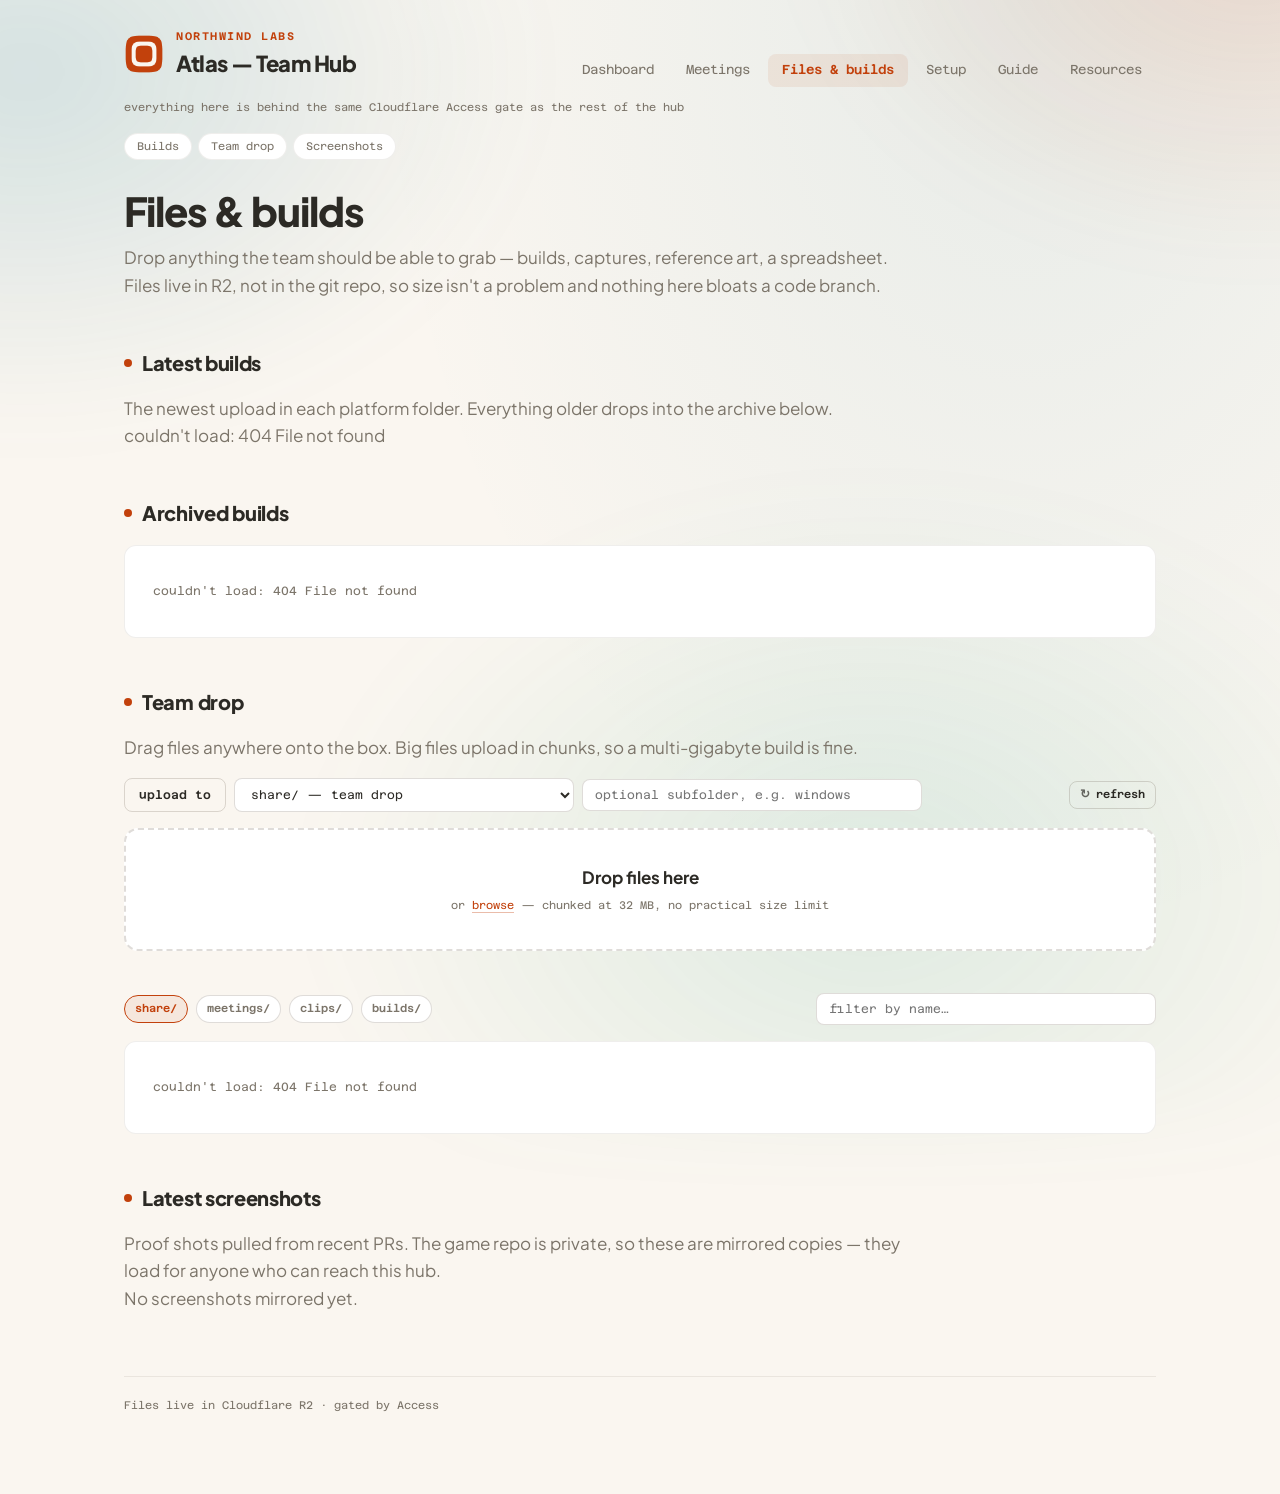
==== site/files.html @ 86916134 "A team hub that deploys as plain files Extracted from a working private deployment and generalised. " ====
<!DOCTYPE html>
<html lang="en">
<head>
<meta charset="UTF-8">
<meta name="viewport" content="width=device-width, initial-scale=1.0">
<title>Files &amp; builds</title>
<link rel="preconnect" href="https://fonts.googleapis.com">
<link rel="preconnect" href="https://fonts.gstatic.com" crossorigin>
<link href="https://fonts.googleapis.com/css2?family=Plus+Jakarta+Sans:wght@400;600;700;800&family=Azeret+Mono:wght@400;600&display=swap" rel="stylesheet">
<link rel="icon" type="image/png" sizes="32x32" href="brand/mark-32.png">
<link rel="icon" type="image/png" sizes="64x64" href="brand/mark-64.png">
<link rel="stylesheet" href="style.css">
<script src="hub.config.js"></script>
<script defer src="hub.js"></script>
</head>
<body>
<div class="wrap">

<header class="site" data-hub-shell></header>
<p class="meta" id="who">everything here is behind the same Cloudflare Access gate as the rest of the hub</p>
<nav class="jumps">
  <a href="#s-builds">Builds</a>
  <a href="#s-drop">Team drop</a>
  <a href="#s-shots">Screenshots</a>
</nav>

<h1>Files &amp; builds</h1>
<p class="lead">Drop anything the team should be able to grab — builds, captures, reference art, a spreadsheet. Files live in R2, not in the git repo, so size isn't a problem and nothing here bloats a code branch.</p>

<div id="setup" style="display:none"></div>

<h2 id="s-builds">Latest builds</h2>
<p class="lead">The newest upload in each platform folder. Everything older drops into the archive below.</p>
<div class="builds" id="builds-latest" class="mt-3"></div>

<h2>Archived builds</h2>
<div class="card"><ul class="files" id="builds-archive"></ul></div>

<h2 id="s-drop">Team drop</h2>
<p class="lead">Drag files anywhere onto the box. Big files upload in chunks, so a multi-gigabyte build is fine.</p>

<div class="toolbar">
  <label class="btn btn--ghost" for="area">upload to</label>
  <select class="search" id="area" class="search--narrow">
    <option value="share">share/ — team drop</option>
    <option value="builds">builds/ — game builds</option>
    <option value="meetings">meetings/ — meeting media</option>
    <option value="clips">clips/ — cut clips</option>
  </select>
  <input class="search" id="folder" placeholder="optional subfolder, e.g. windows" class="search--mid">
  <span class="toolbar__spacer"></span>
  <button class="btn btn--ghost btn--sm" data-icon="↻" id="refresh">refresh</button>
</div>

<div class="drop" id="drop">
  <div class="drop__big">Drop files here</div>
  <div class="drop__sub">or <a href="#" id="browse">browse</a> — chunked at 32 MB, no practical size limit</div>
  <input type="file" id="picker" multiple>
</div>
<ul class="queue" id="queue"></ul>

<div class="toolbar mt-4">
  <span class="btn btn--sm btn--pill is-on" data-prefix="share/">share/</span>
  <span class="btn btn--sm btn--pill" data-prefix="meetings/">meetings/</span>
  <span class="btn btn--sm btn--pill" data-prefix="clips/">clips/</span>
  <span class="btn btn--sm btn--pill" data-prefix="builds/">builds/</span>
  <span class="toolbar__spacer"></span>
  <input class="search" id="filter" placeholder="filter by name…">
</div>
<div class="card"><ul class="files" id="filelist"></ul></div>

<h2 id="s-shots">Latest screenshots</h2>
<p class="lead">Proof shots pulled from recent PRs. The game repo is private, so these are mirrored copies — they load for anyone who can reach this hub.</p>
<div class="gallery" id="gallery" class="mt-3"></div>

<footer class="site" data-hub-shell></footer>

</div>

<script>
const CHUNK = 32 * 1024 * 1024;      // stays well under the Pages request-body cap
const SINGLE_SHOT = 80 * 1024 * 1024;

const esc = (t) => String(t).replace(/[&<>"]/g, (c) => ({ "&": "&amp;", "<": "&lt;", ">": "&gt;", '"': "&quot;" }[c]));
const $ = (id) => document.getElementById(id);

const fmtSize = (n) => {
  if (!Number.isFinite(n)) return "—";
  const u = ["B", "KB", "MB", "GB", "TB"];
  let i = 0;
  while (n >= 1024 && i < u.length - 1) { n /= 1024; i++; }
  return `${n < 10 && i > 0 ? n.toFixed(1) : Math.round(n)} ${u[i]}`;
};
const fmtDate = (iso) => {
  if (!iso) return "—";
  const d = new Date(iso), days = Math.floor((Date.now() - d) / 864e5);
  const rel = days <= 0 ? "today" : days === 1 ? "yesterday" : `${days}d ago`;
  return `${d.toLocaleDateString()} · ${rel}`;
};
const ext = (name) => {
  const i = name.lastIndexOf(".");
  return i > 0 ? name.slice(i + 1, i + 5) : "file";
};

let apiDown = false;
function showSetup(msg) {
  apiDown = true;
  $("setup").style.display = "";
  $("setup").innerHTML = `<div class="callout"><strong>Storage isn't connected yet.</strong> ${esc(msg)}
    <div class="note mt-1">The binding lives in <code>wrangler.toml</code>, not the dashboard —
    this project's Bindings panel is managed by that file, so anything added there is ignored. Check that
    <code>wrangler.toml</code> binds <code>HUB_FILES</code> to your R2 bucket for both production
    and <code>[env.preview]</code>, then redeploy. This page lights up on its own once that lands.</div></div>`;
}

async function api(path, opts = {}) {
  const res = await fetch(`/api/${path}`, opts);
  if (res.status === 503) {
    const b = await res.json().catch(() => ({}));
    showSetup(b.error || "The R2 binding is missing.");
    throw new Error("no-binding");
  }
  if (!res.ok) {
    const b = await res.json().catch(() => ({}));
    throw new Error(b.error || `${res.status} ${res.statusText}`);
  }
  return res.json();
}

/* ---- listing ------------------------------------------------------------- */
let currentPrefix = "share/";
let cache = {};

function fileRow(f) {
  const dl = `/api/dl?key=${encodeURIComponent(f.key)}`;
  return `<li class="f" data-name="${esc(f.name.toLowerCase())}">
    <div class="f__icon">${esc(ext(f.name))}</div>
    <div class="f__main">
      <div class="f__name">${esc(f.name)}</div>
      <div class="f__meta">${fmtSize(f.size)} · ${fmtDate(f.uploaded)}${f.uploader ? ` · ${esc(f.uploader)}` : ""}${f.folder && f.folder !== f.area ? ` · ${esc(f.folder)}/` : ""}</div>
    </div>
    <div class="f__actions">
      <a class="btn btn--sm" data-icon="↓" href="${dl}">download</a>
      <button class="btn btn--sm btn--danger" data-icon="✕" data-del="${esc(f.key)}">delete</button>
    </div>
  </li>`;
}

async function loadList(prefix) {
  const el = $("filelist");
  el.innerHTML = '<li class="empty">loading…</li>';
  try {
    const d = await api(`files?prefix=${encodeURIComponent(prefix)}`);
    cache[prefix] = d.files;
    renderList();
  } catch (e) {
    el.innerHTML = `<li class="empty">${e.message === "no-binding" ? "waiting on storage setup" : "couldn't load: " + esc(e.message)}</li>`;
  }
}

function renderList() {
  const files = cache[currentPrefix] || [];
  const q = $("filter").value.trim().toLowerCase();
  const shown = q ? files.filter((f) => f.name.toLowerCase().includes(q)) : files;
  $("filelist").innerHTML = shown.length
    ? shown.map(fileRow).join("")
    : `<li class="empty">${q ? "nothing matches that filter" : "nothing here yet — drop a file above"}</li>`;
}

async function loadBuilds() {
  try {
    const d = await api("files?prefix=builds/");
    const files = d.files;
    // builds/<platform>/<file>; a file dropped straight into builds/ is "general".
    const groups = {};
    for (const f of files) {
      const parts = f.key.split("/");
      const platform = parts.length > 2 ? parts[1] : "general";
      (groups[platform] ||= []).push(f);
    }
    const latest = [], archive = [];
    for (const [platform, list] of Object.entries(groups)) {
      list.sort((a, b) => String(b.uploaded).localeCompare(String(a.uploaded)));
      latest.push([platform, list[0]]);
      archive.push(...list.slice(1));
    }
    latest.sort((a, b) => a[0].localeCompare(b[0]));
    archive.sort((a, b) => String(b.uploaded).localeCompare(String(a.uploaded)));

    $("builds-latest").innerHTML = latest.length
      ? latest.map(([platform, f]) => `
        <div class="build">
          <div class="build__tag">${esc(platform)}</div>
          <div class="build__name">${esc(f.name)}</div>
          <div class="build__meta">${fmtSize(f.size)} · ${fmtDate(f.uploaded)}${f.uploader ? `<br>uploaded by ${esc(f.uploader)}` : ""}</div>
          <a class="btn btn--primary" data-icon="↓" href="/api/dl?key=${encodeURIComponent(f.key)}">download latest</a>
        </div>`).join("")
      : '<p class="lead">No builds uploaded yet. Drop one into <code>builds/</code> below — use a subfolder like <code>windows</code> so each platform gets its own card.</p>';

    $("builds-archive").innerHTML = archive.length
      ? archive.map(fileRow).join("")
      : '<li class="empty">no older builds yet</li>';
  } catch (e) {
    const msg = e.message === "no-binding" ? "waiting on storage setup" : "couldn't load: " + esc(e.message);
    $("builds-latest").innerHTML = `<p class="lead">${msg}</p>`;
    $("builds-archive").innerHTML = `<li class="empty">${msg}</li>`;
  }
}

/* ---- upload -------------------------------------------------------------- */
function keyFor(file) {
  const area = $("area").value;
  const folder = $("folder").value.trim().replace(/[^\w -]/g, "").replace(/\s+/g, "-");
  const safe = file.name.replace(/[^\w. ()+@-]/g, "_");
  return [area, folder, safe].filter(Boolean).join("/");
}

function queueItem(file) {
  const li = document.createElement("li");
  li.className = "q";
  li.innerHTML = `<div class="q__top"><span class="q__name">${esc(file.name)}</span>
    <span class="q__stat">queued</span></div>
    <div class="prog"><div class="prog__fill"></div></div>`;
  $("queue").prepend(li);
  return {
    el: li,
    set(pct, text, state) {
      li.querySelector(".prog__fill").style.width = `${Math.round(pct * 100)}%`;
      li.querySelector(".q__stat").textContent = text;
      if (state) li.className = `q q--${state}`;
    },
  };
}

async function uploadOne(file) {
  const ui = queueItem(file);
  const key = keyFor(file);
  try {
    if (file.size <= SINGLE_SHOT) {
      ui.set(0.05, "uploading…");
      await api(`files?key=${encodeURIComponent(key)}`, {
        method: "POST",
        headers: { "x-file-type": file.type || "application/octet-stream" },
        body: file,
      });
      ui.set(1, `done · ${fmtSize(file.size)}`, "ok");
    } else {
      const { uploadId } = await api(
        `mpu/create?key=${encodeURIComponent(key)}&type=${encodeURIComponent(file.type || "application/octet-stream")}`,
        { method: "POST" }
      );
      const total = Math.ceil(file.size / CHUNK);
      const parts = [];
      try {
        for (let i = 0; i < total; i++) {
          const blob = file.slice(i * CHUNK, Math.min((i + 1) * CHUNK, file.size));
          const p = await api(
            `mpu/part?key=${encodeURIComponent(key)}&uploadId=${encodeURIComponent(uploadId)}&part=${i + 1}`,
            { method: "PUT", body: blob }
          );
          parts.push(p);
          ui.set((i + 1) / total, `part ${i + 1}/${total} · ${fmtSize(file.size)}`);
        }
        await api(`mpu/complete?key=${encodeURIComponent(key)}&uploadId=${encodeURIComponent(uploadId)}`, {
          method: "POST",
          headers: { "content-type": "application/json" },
          body: JSON.stringify({ parts }),
        });
      } catch (inner) {
        // Leave no half-finished upload sitting in the bucket.
        await api(`mpu/abort?key=${encodeURIComponent(key)}&uploadId=${encodeURIComponent(uploadId)}`, { method: "DELETE" }).catch(() => {});
        throw inner;
      }
      ui.set(1, `done · ${fmtSize(file.size)}`, "ok");
    }
  } catch (e) {
    ui.set(1, e.message === "no-binding" ? "storage not connected" : `failed — ${e.message}`, "err");
    return;
  }
  refreshAll();
}

async function uploadAll(files) {
  for (const f of files) await uploadOne(f);   // serial keeps progress honest
}

/* ---- screenshots --------------------------------------------------------- */
async function loadShots() {
  try {
    const res = await fetch("img/proof/manifest.json", { cache: "no-cache" });
    if (!res.ok) throw new Error("no manifest");
    const d = await res.json();
    $("gallery").innerHTML = (d.shots || []).map((s) => `
      <figure class="shot">
        <img src="img/proof/${esc(s.file)}" data-lightbox="img/proof/${esc(s.file)}" alt="${esc(s.title)}" loading="lazy">
        <figcaption class="shot__body">
          <div class="shot__name">${esc(s.title)}</div>
          <div class="shot__meta">${esc(s.ticket)} · <a href="${esc(s.prUrl)}">PR #${s.pr}</a> · ${fmtDate(s.date)}</div>
        </figcaption>
      </figure>`).join("") || '<p class="lead">No screenshots mirrored yet.</p>';
  } catch {
    $("gallery").innerHTML = '<p class="lead">Screenshot manifest missing — run <code>scripts/sync-proof-shots.sh</code>.</p>';
  }
}

/* ---- wiring -------------------------------------------------------------- */
function refreshAll() { loadBuilds(); loadList(currentPrefix); }

const drop = $("drop");
["dragenter", "dragover"].forEach((ev) =>
  drop.addEventListener(ev, (e) => { e.preventDefault(); drop.classList.add("is-over"); }));
["dragleave", "drop"].forEach((ev) =>
  drop.addEventListener(ev, (e) => { e.preventDefault(); drop.classList.remove("is-over"); }));
drop.addEventListener("drop", (e) => {
  const files = [...(e.dataTransfer?.files || [])];
  if (files.length) uploadAll(files);
});
// The whole page accepts a drop, so a miss doesn't navigate away to the file.
window.addEventListener("dragover", (e) => e.preventDefault());
window.addEventListener("drop", (e) => e.preventDefault());

$("browse").addEventListener("click", (e) => { e.preventDefault(); $("picker").click(); });
$("picker").addEventListener("change", (e) => {
  const files = [...e.target.files];
  if (files.length) uploadAll(files);
  e.target.value = "";
});

$("filter").addEventListener("input", renderList);
$("refresh").addEventListener("click", refreshAll);

document.querySelectorAll("[data-prefix]").forEach((t) =>
  t.addEventListener("click", () => {
    document.querySelectorAll("[data-prefix]").forEach((x) => x.classList.remove("is-on"));
    t.classList.add("is-on");
    currentPrefix = t.dataset.prefix;
    cache[currentPrefix] ? renderList() : loadList(currentPrefix);
  }));

document.addEventListener("click", async (e) => {
  const del = e.target.closest("[data-del]");
  if (del) {
    const key = del.dataset.del;
    if (!confirm(`Delete ${key}? This can't be undone.`)) return;
    del.disabled = true;
    try { await api(`files?key=${encodeURIComponent(key)}`, { method: "DELETE" }); refreshAll(); }
    catch (err) { alert("Delete failed: " + err.message); del.disabled = false; }
    return;
  }
});

api("whoami")
  .then((d) => { if (d.email && d.email !== "unknown") $("who").textContent = `signed in as ${d.email} · uploads are recorded under your name`; })
  .catch(() => {});
refreshAll();
loadShots();
</script>
</body>
</html>
---- site/style.css ----
:root {
  --font-body: 'Plus Jakarta Sans', system-ui, sans-serif;
  --font-mono: 'Azeret Mono', 'SF Mono', Consolas, monospace;
  --bg: #faf6f0;
  --surface: #ffffff;
  --surface2: #f5ece0;
  --border: rgba(60, 40, 20, 0.08);
  --border-bright: rgba(60, 40, 20, 0.16);
  --text: #2c2a25;
  --text-dim: #7c756a;
  --accent: #c2410c;
  --accent-dim: rgba(194, 65, 12, 0.08);
  --water: #0e7490;
  --water-dim: rgba(14, 116, 144, 0.08);
  --green: #059669;
  --green-dim: rgba(5, 150, 105, 0.10);
  --amber: #d97706;
  --amber-dim: rgba(217, 119, 6, 0.10);
}

@media (prefers-color-scheme: dark) {
  :root {
    --bg: #1c1916;
    --surface: #262220;
    --surface2: #302b28;
    --border: rgba(200, 180, 160, 0.08);
    --border-bright: rgba(200, 180, 160, 0.16);
    --text: #f0e8dc;
    --text-dim: #a09888;
    --accent: #e85d2a;
    --accent-dim: rgba(232, 93, 42, 0.10);
    --water: #22b8d4;
    --water-dim: rgba(34, 184, 212, 0.10);
    --green: #34d399;
    --green-dim: rgba(52, 211, 153, 0.12);
    --amber: #fbbf24;
    --amber-dim: rgba(251, 191, 36, 0.12);
  }
}

* { margin: 0; padding: 0; box-sizing: border-box; }

html { scroll-behavior: smooth; }
[id] { scroll-margin-top: 24px; }

body {
  font-family: var(--font-body);
  background: var(--bg);
  background-image: radial-gradient(ellipse at 80% 0%, var(--water-dim) 0%, transparent 45%);
  color: var(--text);
  line-height: 1.6;
  overflow-wrap: break-word;
}

.wrap { max-width: 1080px; margin: 0 auto; padding: 0 24px 80px; }

header.site {
  display: flex;
  align-items: baseline;
  justify-content: space-between;
  flex-wrap: wrap;
  gap: 12px;
  padding: 28px 0 8px;
  /* hub.js fills this element from hub.config.js, and deferred scripts can run
     after a first paint. Holding the unwrapped height means the page below does
     not jump when the header arrives. */
  min-height: 76px;
}

/* Brand lockup: the mark sits beside the wordmark. header.site aligns on
   `baseline`, which an <img> does not share with text — so the brand is its own
   centred flex row and only the row participates in the header's baseline. */
.site__brand { display: flex; align-items: center; gap: 12px; }
.site__logo {
  height: 40px;
  /* Height drives it and the intrinsic size comes from hub.config.js, so a
     tenant mark of any proportion sits correctly without a squash. */
  width: auto;
  flex: none;
  display: block;
}

.site__title { font-size: 22px; font-weight: 800; letter-spacing: -0.5px; }
.site__title small {
  display: block;
  font-family: var(--font-mono);
  font-size: 11px;
  font-weight: 600;
  letter-spacing: 1.5px;
  text-transform: uppercase;
  color: var(--accent);
}

nav.site__nav { display: flex; gap: 4px; flex-wrap: wrap; }
nav.site__nav a {
  font-family: var(--font-mono);
  font-size: 13px;
  text-decoration: none;
  color: var(--text-dim);
  padding: 6px 14px;
  border-radius: 8px;
}
nav.site__nav a:hover { color: var(--text); background: var(--surface2); }
nav.site__nav a.active { color: var(--accent); background: var(--accent-dim); font-weight: 600; }

.meta {
  font-family: var(--font-mono);
  font-size: 11px;
  color: var(--text-dim);
  margin: 4px 0 16px;
}

.jumps { display: flex; flex-wrap: wrap; gap: 6px; margin: 0 0 28px; }
.jumps a {
  font-family: var(--font-mono); font-size: 11px; text-decoration: none;
  color: var(--text-dim); background: var(--surface); border: 1px solid var(--border);
  border-radius: 999px; padding: 4px 12px;
}
.jumps a:hover { color: var(--accent); border-color: var(--accent); }

h1 { font-size: clamp(28px, 4.5vw, 40px); font-weight: 800; letter-spacing: -1px; line-height: 1.15; margin: 8px 0 10px; }
h2 {
  font-size: 20px; font-weight: 800; letter-spacing: -0.3px;
  margin: 48px 0 16px;
  display: flex; align-items: center; gap: 10px;
}
h2::before { content: ''; width: 8px; height: 8px; border-radius: 50%; background: var(--accent); flex-shrink: 0; }
.lead { color: var(--text-dim); max-width: 65ch; font-size: 17px; }

.kpis { display: grid; grid-template-columns: repeat(auto-fit, minmax(180px, 1fr)); gap: 16px; margin-top: 24px; }
.kpi { background: var(--surface); border: 1px solid var(--border); border-radius: 12px; padding: 20px; min-width: 0; }
.kpi__val { font-size: 40px; font-weight: 800; letter-spacing: -1.5px; line-height: 1.1; font-variant-numeric: tabular-nums; }
.kpi__label { font-family: var(--font-mono); font-size: 10px; font-weight: 600; text-transform: uppercase; letter-spacing: 1.2px; color: var(--text-dim); margin-top: 8px; }
.kpi__sub { font-family: var(--font-mono); font-size: 10px; color: var(--text-dim); margin-top: 3px; }

.epic-hero { display: grid; grid-template-columns: repeat(auto-fit, minmax(280px, 1fr)); gap: 16px; margin-top: 24px; }
.epic {
  background: var(--surface); border: 1px solid var(--border); border-left: 4px solid var(--accent);
  border-radius: 12px; padding: 18px 20px; min-width: 0;
}
.epic__head { display: flex; justify-content: space-between; align-items: baseline; gap: 8px; }
.epic__key { font-family: var(--font-mono); font-size: 11px; font-weight: 600; }
.epic__key a { color: var(--accent); text-decoration: none; }
.epic__key a:hover { text-decoration: underline; }
.epic__ago { font-family: var(--font-mono); font-size: 10px; color: var(--text-dim); }
.epic__name { font-size: 19px; font-weight: 800; letter-spacing: -0.3px; margin: 4px 0 12px; }
.epic__name a { color: var(--text); text-decoration: none; }
.epic__name a:hover { color: var(--accent); }
.epic__bar { height: 8px; border-radius: 4px; background: var(--surface2); overflow: hidden; }
.epic__fill { height: 100%; border-radius: 4px; background: var(--green); min-width: 2px; }
.epic__stats {
  display: flex; flex-wrap: wrap; gap: 8px; align-items: center; margin-top: 10px;
  font-family: var(--font-mono); font-size: 11px; color: var(--text-dim);
}

/* The timeline outgrew its column: 13 epics need ~2200px inside a 1032px wrap,
   so it scrolled sideways permanently and only ever showed a third of itself.
   Two changes fix that. It breaks out of .wrap up to the viewport width, and it
   wraps onto another row instead of scrolling when even that isn't enough — so
   the bar never appears at any width, and a wide monitor gets the whole plan
   on one line.

   --sbw is the scrollbar width, set by hub.js. Without subtracting it, 100vw
   overshoots the document by exactly the scrollbar and puts a horizontal bar on
   <body> — the very thing being removed here. It defaults to 0px, so this
   degrades safely if the script never runs. */
.timeline-scroll {
  --tl-max: min(2400px, calc(100vw - var(--sbw, 0px) - 48px));
  margin-top: 20px;
  padding-bottom: 8px;
  margin-inline: min(0px, calc((100% - var(--tl-max)) / 2));
  overflow-x: auto;          /* belt and braces; wrapping means it never fires */
}
.timeline {
  display: flex; flex-wrap: wrap; justify-content: center;
  row-gap: 26px; position: relative; padding-top: 6px;
}
.tl__node { width: 168px; flex-shrink: 0; padding: 0 12px; position: relative; }
/* Connector drawn per node rather than as one bar across the whole timeline, so
   it survives wrapping: each row gets a continuous rule that stops at its edge. */
.tl__node::before {
  content: ''; position: absolute; top: 11px; left: 0; right: 0;
  height: 2px; background: var(--border-bright);
}
.tl__node:first-child::before { left: 18px; }
.tl__node:last-child::before { right: calc(100% - 20px); }
.tl__dot {
  width: 12px; height: 12px; border-radius: 50%; margin-bottom: 10px;
  background: var(--bg); border: 3px solid var(--text-dim); position: relative;
}
.tl__node--done .tl__dot { border-color: var(--green); background: var(--green); }
.tl__node--active .tl__dot { border-color: var(--accent); background: var(--accent); box-shadow: 0 0 0 4px var(--accent-dim); }
.tl__key { font-family: var(--font-mono); font-size: 10px; font-weight: 600; color: var(--text-dim); }
.tl__node--active .tl__key { color: var(--accent); }
.tl__name { font-size: 13px; font-weight: 700; line-height: 1.3; margin: 2px 0 8px; }
.tl__name a { color: var(--text); text-decoration: none; }
.tl__name a:hover { color: var(--accent); }
.tl__node--upcoming .tl__name a { color: var(--text-dim); }
.tl__bar { height: 5px; border-radius: 3px; background: var(--surface2); overflow: hidden; max-width: 120px; }
.tl__fill { height: 100%; background: var(--green); }
.tl__node--active .tl__fill { background: var(--accent); }
.tl__meta { font-family: var(--font-mono); font-size: 10px; color: var(--text-dim); margin-top: 5px; }

.phases { display: grid; grid-template-columns: repeat(auto-fit, minmax(200px, 1fr)); gap: 12px; }
.phase { background: var(--surface); border: 1px solid var(--border); border-top: 3px solid var(--water); border-radius: 10px; padding: 14px 16px; min-width: 0; }
.phase__tag { font-family: var(--font-mono); font-size: 10px; font-weight: 600; letter-spacing: 1px; color: var(--water); }
.phase__name { font-weight: 700; font-size: 15px; margin: 3px 0; }
.phase__desc { font-size: 12px; color: var(--text-dim); }
.phase__row { display: flex; align-items: center; justify-content: space-between; gap: 8px; margin-top: 10px; }
.phase__key { font-family: var(--font-mono); font-size: 10px; }
.phase__key a { color: var(--water); text-decoration: none; }
.phase__key a:hover { text-decoration: underline; }

.chip { display: inline-block; font-family: var(--font-mono); font-size: 10px; font-weight: 600; padding: 2px 8px; border-radius: 5px; white-space: nowrap; }
.chip--todo { background: var(--surface2); color: var(--text-dim); }
.chip--progress { background: var(--water-dim); color: var(--water); }
.chip--review { background: var(--amber-dim); color: var(--amber); }
.chip--done { background: var(--green-dim); color: var(--green); }

ul.rows { list-style: none; }
ul.rows li { display: flex; gap: 12px; align-items: baseline; padding: 10px 4px; border-bottom: 1px solid var(--border); min-width: 0; }
ul.rows li:last-child { border-bottom: none; }
ul.rows .id { font-family: var(--font-mono); font-size: 12px; font-weight: 600; color: var(--accent); flex-shrink: 0; }
ul.rows .id a { color: inherit; text-decoration: none; }
ul.rows .id a:hover { text-decoration: underline; }
ul.rows .t { font-size: 14px; }
ul.rows .t a { color: var(--text); text-decoration: none; }
ul.rows .t a:hover { color: var(--accent); }
ul.rows .badge { margin-left: auto; flex-shrink: 0; }

.links { display: flex; flex-wrap: wrap; gap: 10px; margin-top: 8px; }
.links a {
  font-family: var(--font-mono); font-size: 12px; text-decoration: none;
  background: var(--surface); border: 1px solid var(--border-bright); border-radius: 8px;
  padding: 8px 14px; color: var(--text);
}
.links a:hover { border-color: var(--accent); color: var(--accent); }

.card { background: var(--surface); border: 1px solid var(--border); border-radius: 12px; padding: 20px 24px; }
.grid2 { display: grid; grid-template-columns: 1fr 1fr; gap: 20px; align-items: start; }
.grid2 > * { min-width: 0; }
@media (max-width: 760px) { .grid2 { grid-template-columns: 1fr; } }

.guide h3 { font-size: 16px; font-weight: 700; margin: 20px 0 6px; }
.guide p, .guide li { color: var(--text-dim); font-size: 15px; }
/* The global reset zeroes margins, so stacked paragraphs collide. Space only
   consecutive ones; single paragraphs keep taking their rhythm from siblings. */
.guide p + p { margin-top: 12px; }
.guide strong { color: var(--text); }
.guide ul, .guide ol { padding-left: 1.4em; margin: 8px 0; }
.guide code {
  font-family: var(--font-mono); font-size: 0.85em;
  background: var(--accent-dim); color: var(--accent);
  padding: 1px 6px; border-radius: 4px;
}

.steps { counter-reset: s; list-style: none; padding: 0; }
.steps li { counter-increment: s; position: relative; padding: 10px 0 10px 44px; }
.steps li::before {
  content: counter(s, decimal-leading-zero);
  position: absolute; left: 0; top: 12px;
  font-family: var(--font-mono); font-size: 12px; font-weight: 600; color: var(--accent);
  background: var(--accent-dim); border-radius: 6px; padding: 2px 7px;
}

/* ---- buttons ------------------------------------------------------------- */
/* One component. There used to be three — .btn, .cta and .lbtn/.lpill — each
   with its own font size, radius and padding for the same job, which is most of
   why the pages did not feel like one site. Everything now varies through
   modifiers on top of this base, and the colours run through custom properties
   so a tone only has to say what changes. */
.btn {
  --btn-bg: var(--surface);
  --btn-fg: var(--text);
  --btn-bd: var(--border-bright);
  display: inline-flex; align-items: center; gap: 8px;
  font-family: var(--font-mono); font-size: 12px; font-weight: 600; line-height: 1.4;
  text-decoration: none; cursor: pointer; white-space: nowrap;
  background: var(--btn-bg); color: var(--btn-fg);
  border: 1px solid var(--btn-bd); border-radius: 8px;
  padding: 8px 14px;
  transition: border-color .15s ease, color .15s ease, background .15s ease, filter .15s ease;
}
.btn:hover { --btn-bd: var(--accent); --btn-fg: var(--accent); }
.btn:focus-visible { outline: 2px solid var(--accent); outline-offset: 2px; }
.btn[disabled] { opacity: .45; cursor: not-allowed; }
.btn[disabled]:hover { --btn-bd: var(--border-bright); --btn-fg: var(--text); }

/* sizes */
.btn--sm { font-size: 11px; padding: 5px 10px; gap: 6px; }
.btn--lg { font-size: 13px; padding: 12px 20px; gap: 10px; border-radius: 10px; }

/* tones */
.btn--primary { --btn-bg: var(--accent); --btn-bd: var(--accent); --btn-fg: #fff; }
.btn--primary:hover { --btn-fg: #fff; filter: brightness(1.08); }
/* The dark-mode accent is too light to carry white text at this size (3.5:1,
   under AA), so dark ink on the fill instead — 5.0:1. */
@media (prefers-color-scheme: dark) {
  .btn--primary, .btn--primary:hover { --btn-fg: #1c1916; }
}
.btn--ghost { --btn-bg: transparent; }
.btn--danger:hover { --btn-bd: #dc2626; --btn-fg: #dc2626; }
.btn--ok { --btn-fg: var(--green); --btn-bd: var(--green); --btn-bg: var(--green-dim); }

/* a pill that holds a selected state — launcher picker, area filters */
.btn--pill { border-radius: 999px; --btn-fg: var(--text-dim); }
.btn--pill:hover { --btn-fg: var(--text); }
.btn--pill[aria-pressed="true"], .btn--pill.is-on {
  --btn-bg: var(--accent-dim); --btn-fg: var(--accent); --btn-bd: var(--accent);
}

.btn-row { display: flex; flex-wrap: wrap; gap: 10px; align-items: center; margin: 12px 0 4px; }
.quickbar .btn { font-size: 12px; padding: 8px 14px; border-radius: 8px; margin: 0; }

/* Icons are decorative: a glyph in a data attribute, inheriting colour and
   size, with the label still carrying the meaning in words. */
.btn[data-icon]::before {
  content: attr(data-icon);
  font-size: 1.05em; line-height: 1; opacity: .7;
}
.btn[data-icon]:hover::before { opacity: 1; }

/* ---- callouts and microcopy ---------------------------------------------- */
/* Two shapes, not five. A callout is an emphasis block that takes a tone; a
   note is muted fine print. .empty and .disclosure were separate rules saying
   the same thing as .note, so they are aliases now. */
.callout {
  --tint: var(--accent);
  --tint-dim: var(--accent-dim);
  border-left: 4px solid var(--tint);
  background: var(--tint-dim);
  border-radius: 8px; padding: 14px 18px; margin: 16px 0; font-size: 15px;
}
.callout--water { --tint: var(--water); --tint-dim: var(--water-dim); }
.callout--green { --tint: var(--green); --tint-dim: var(--green-dim); }
.callout--amber { --tint: var(--amber); --tint-dim: var(--amber-dim); }

.note, .empty, .disclosure {
  font-family: var(--font-mono); font-size: 11px; color: var(--text-dim);
}
.note { background: var(--surface2); border-radius: 8px; padding: 10px 14px; margin: 12px 0; }
.empty { padding: 16px 4px; font-size: 12px; }
.disclosure { font-size: 10px; margin-top: 8px; }

/* ---- spacing utilities --------------------------------------------------- */
/* A small scale, so a section that needs a nudge does not grow an inline
   style. These were the last one-off style="" attributes on the site. */
.mt-0 { margin-top: 0; }
.mt-1 { margin-top: 8px; }
.mt-2 { margin-top: 14px; }
.mt-3 { margin-top: 20px; }
.m-0  { margin: 0; }

footer.site {
  margin-top: 64px; padding-top: 20px; border-top: 1px solid var(--border);
  font-family: var(--font-mono); font-size: 11px; color: var(--text-dim);
}

/* ---- buttons ------------------------------------------------------------- */

.toolbar { display: flex; flex-wrap: wrap; gap: 8px; align-items: center; margin: 16px 0; }
.toolbar__spacer { margin-left: auto; }

/* ---- drop zone ----------------------------------------------------------- */
.drop {
  border: 2px dashed var(--border-bright); border-radius: 14px;
  background: var(--surface);
  padding: 34px 24px; text-align: center;
  transition: border-color .15s, background .15s;
}
.drop.is-over { border-color: var(--accent); background: var(--accent-dim); }
.drop__big { font-size: 17px; font-weight: 700; }
.drop__sub { font-family: var(--font-mono); font-size: 11px; color: var(--text-dim); margin-top: 6px; }
.drop input[type=file] { display: none; }

/* ---- upload queue -------------------------------------------------------- */
.queue { list-style: none; margin-top: 14px; display: grid; gap: 8px; }
.q {
  background: var(--surface); border: 1px solid var(--border); border-radius: 10px;
  padding: 10px 14px; display: grid; gap: 6px;
}
.q__top { display: flex; gap: 10px; align-items: baseline; }
.q__name { font-size: 13px; font-weight: 600; overflow: hidden; text-overflow: ellipsis; white-space: nowrap; }
.q__stat { margin-left: auto; font-family: var(--font-mono); font-size: 10px; color: var(--text-dim); flex-shrink: 0; }
.q--err .q__stat { color: #dc2626; }
.q--ok .q__stat { color: var(--green); }
.prog { height: 6px; border-radius: 3px; background: var(--surface2); overflow: hidden; }
.prog__fill { height: 100%; background: var(--accent); width: 0; transition: width .2s; }
.q--ok .prog__fill { background: var(--green); }
.q--err .prog__fill { background: #dc2626; }

/* ---- file list ----------------------------------------------------------- */
.files { list-style: none; }
.f {
  display: flex; gap: 12px; align-items: center;
  padding: 11px 4px; border-bottom: 1px solid var(--border); min-width: 0;
}
.f:last-child { border-bottom: none; }
.f__icon {
  width: 30px; height: 30px; flex-shrink: 0; border-radius: 7px;
  display: grid; place-items: center;
  background: var(--surface2); color: var(--text-dim);
  font-family: var(--font-mono); font-size: 9px; font-weight: 600; text-transform: uppercase;
}
.f__main { min-width: 0; flex: 1; }
.f__name { font-size: 14px; font-weight: 600; overflow: hidden; text-overflow: ellipsis; white-space: nowrap; }
.f__meta { font-family: var(--font-mono); font-size: 10px; color: var(--text-dim); margin-top: 2px; }
.f__actions { display: flex; gap: 6px; flex-shrink: 0; }

/* ---- builds -------------------------------------------------------------- */
.builds { display: grid; grid-template-columns: repeat(auto-fit, minmax(260px, 1fr)); gap: 16px; }
.build {
  background: var(--surface); border: 1px solid var(--border);
  border-top: 3px solid var(--green); border-radius: 12px; padding: 18px 20px; min-width: 0;
}
.build__tag {
  font-family: var(--font-mono); font-size: 10px; font-weight: 600;
  letter-spacing: 1px; text-transform: uppercase; color: var(--green);
}
.build__name { font-size: 16px; font-weight: 800; letter-spacing: -0.2px; margin: 4px 0 2px; word-break: break-word; }
.build__meta { font-family: var(--font-mono); font-size: 10px; color: var(--text-dim); margin-bottom: 14px; }

/* ---- screenshot gallery -------------------------------------------------- */
.gallery { display: grid; grid-template-columns: repeat(auto-fill, minmax(240px, 1fr)); gap: 16px; }
.shot {
  background: var(--surface); border: 1px solid var(--border);
  border-radius: 12px; overflow: hidden; display: flex; flex-direction: column;
}
.shot img {
  width: 100%; aspect-ratio: 16 / 10; object-fit: cover;
  background: var(--surface2); display: block; cursor: zoom-in;
}
.shot__body { padding: 12px 14px; }
.shot__name { font-size: 13px; font-weight: 700; }
.shot__meta { font-family: var(--font-mono); font-size: 10px; color: var(--text-dim); margin-top: 3px; }
.shot__meta a { color: var(--accent); text-decoration: none; }

.lightbox {
  position: fixed; inset: 0; z-index: 50; background: rgba(0, 0, 0, .82);
  display: none; place-items: center; padding: 32px; cursor: zoom-out;
}
.lightbox.is-open { display: grid; }
.lightbox img { max-width: 100%; max-height: 100%; border-radius: 8px; }

/* ---- meeting / transcript ------------------------------------------------ */
.player { width: 100%; border-radius: 12px; background: #000; display: block; aspect-ratio: 16/9; }
.player--audio { aspect-ratio: auto; height: 54px; background: transparent; }

.actions { list-style: none; display: grid; gap: 10px; }
.act {
  background: var(--surface); border: 1px solid var(--border);
  border-left: 4px solid var(--amber); border-radius: 10px; padding: 13px 16px;
}
.act--done { border-left-color: var(--green); }
.act__top { display: flex; gap: 10px; align-items: baseline; flex-wrap: wrap; }
.act__who {
  font-family: var(--font-mono); font-size: 10px; font-weight: 600;
  text-transform: uppercase; letter-spacing: .8px; color: var(--amber);
}
.act--done .act__who { color: var(--green); }
.act__text { font-size: 15px; margin-top: 4px; }
.act__meta { font-family: var(--font-mono); font-size: 10px; color: var(--text-dim); margin-top: 6px; }
.act__meta a { color: var(--accent); text-decoration: none; }

.tx { max-height: 560px; overflow-y: auto; border: 1px solid var(--border); border-radius: 12px; background: var(--surface); }
.seg {
  display: flex; gap: 12px; align-items: baseline;
  padding: 7px 16px; border-bottom: 1px solid var(--border);
}
.seg:last-child { border-bottom: none; }
.seg:hover { background: var(--surface2); }
.seg.is-hit { background: var(--accent-dim); }
.seg__t {
  font-family: var(--font-mono); font-size: 10px; color: var(--accent);
  flex-shrink: 0; text-decoration: none; padding-top: 3px; width: 52px;
}
.seg__t:hover { text-decoration: underline; }
.seg__x { font-size: 14px; line-height: 1.55; }
.seg mark { background: var(--amber-dim); color: var(--text); border-radius: 3px; padding: 0 2px; }

.search {
  font-family: var(--font-mono); font-size: 12px;
  background: var(--surface); color: var(--text);
  border: 1px solid var(--border-bright); border-radius: 8px;
  padding: 8px 12px; min-width: 220px; flex: 1; max-width: 340px;
}
.search:focus { outline: none; border-color: var(--accent); }

.clips { display: grid; grid-template-columns: repeat(auto-fill, minmax(280px, 1fr)); gap: 16px; }
.clip {
  background: var(--surface); border: 1px solid var(--border);
  border-top: 3px solid var(--water); border-radius: 12px; padding: 16px 18px;
}
.clip__tag {
  font-family: var(--font-mono); font-size: 10px; font-weight: 600;
  letter-spacing: 1px; text-transform: uppercase; color: var(--water);
}
.clip__name { font-size: 15px; font-weight: 700; margin: 4px 0 4px; }
.clip__why { font-size: 13px; color: var(--text-dim); }
.clip__meta { font-family: var(--font-mono); font-size: 10px; color: var(--text-dim); margin: 10px 0; }
.clip__quote {
  font-size: 13px; font-style: italic; color: var(--text);
  border-left: 3px solid var(--border-bright); padding-left: 10px; margin: 10px 0;
}

.tabs { display: flex; flex-wrap: wrap; gap: 6px; margin: 20px 0 4px; }

/* ---------------------------------------------------------------------------
   Setup page: the agent deck

   Three cards, and picking one is meant to feel like picking a starter: the card
   leans toward your cursor with a sheen tracking it, settles when chosen, and the
   two you passed over recede. The cards are deliberately NOT interchangeable —
   different tiers, different art treatments, different stat counts — because a
   row of identical icon-heading-text boxes is the thing this is trying not to be.

   Each card carries its own --tint. Everything else is the site's existing tokens,
   so both themes follow without a second palette.
--------------------------------------------------------------------------- */

.deck {
  display: grid;
  /* Explicit counts, not auto-fit: with four tiles, auto-fit orphans the last one
     onto its own row at common widths, which makes the escape hatch read as a
     broken card rather than a deliberate aside. */
  grid-template-columns: repeat(4, 1fr);
  gap: 16px;
  margin: 22px 0 12px;
  perspective: 1100px;
}
@media (max-width: 1000px) { .deck { grid-template-columns: repeat(2, 1fr); } }
@media (max-width: 560px)  { .deck { grid-template-columns: 1fr; } }

.starcard {
  position: relative;
  display: flex;
  flex-direction: column;
  gap: 7px;
  text-align: left;
  font-family: inherit;
  color: var(--text);
  background: var(--surface);
  border: 1px solid var(--border-bright);
  border-radius: 16px;
  padding: 20px 20px 18px;
  cursor: pointer;
  overflow: hidden;
  transform: perspective(900px) rotateX(var(--rx, 0deg)) rotateY(var(--ry, 0deg));
  transition:
    transform .5s cubic-bezier(.22, 1, .36, 1),
    border-color .3s cubic-bezier(.22, 1, .36, 1),
    box-shadow .5s cubic-bezier(.22, 1, .36, 1),
    opacity .4s cubic-bezier(.22, 1, .36, 1),
    filter .4s cubic-bezier(.22, 1, .36, 1);
}

/* The holo sheen. Sits above the fill, below the text. */
.starcard::before {
  content: '';
  position: absolute;
  inset: 0;
  border-radius: inherit;
  background: radial-gradient(
    36% 46% at var(--mx, 50%) var(--my, 0%),
    color-mix(in oklch, var(--tint) 22%, transparent) 0%,
    transparent 72%);
  opacity: 0;
  transition: opacity .4s cubic-bezier(.22, 1, .36, 1);
  pointer-events: none;
}
.starcard:hover::before,
.starcard:focus-visible::before { opacity: 1; }

.starcard > * { position: relative; }
.starcard:hover { border-color: var(--tint); }
.starcard:focus-visible { outline: 2px solid var(--tint); outline-offset: 3px; }

.starcard__tier {
  font-family: var(--font-mono);
  font-size: 10px;
  font-weight: 600;
  letter-spacing: 1.1px;
  text-transform: uppercase;
  color: var(--tint);
}

.starcard__art {
  display: flex;
  align-items: flex-end;
  min-height: 52px;
  margin: 2px 0 4px;
  color: var(--tint);
}
/* Codex gets a typographic mark: simple-icons no longer ships an OpenAI glyph
   (pulled on trademark grounds), and a hand-traced imitation would be worse than
   an honest wordmark. It also keeps the three cards from reading as a set. */
.starcard__art--type {
  font-family: var(--font-mono);
  font-size: 25px;
  font-weight: 600;
  letter-spacing: -1px;
  align-items: center;
}
.starcard__art--type b { opacity: .42; margin-right: 5px; font-weight: 600; }

.starcard__name { font-size: 20px; font-weight: 800; letter-spacing: -0.4px; line-height: 1.15; }
.starcard__by {
  font-family: var(--font-mono);
  font-size: 10px;
  letter-spacing: 1px;
  text-transform: uppercase;
  color: var(--text-dim);
  margin-top: -4px;
}
.starcard__line { font-size: 13px; line-height: 1.55; color: var(--text-dim); }

.starcard__stats { display: flex; flex-wrap: wrap; gap: 5px; margin-top: 6px; }
.starcard__stats span {
  font-family: var(--font-mono);
  font-size: 10px;
  color: var(--text-dim);
  background: var(--surface2);
  border-radius: 5px;
  padding: 3px 8px;
}

/* Chosen: the card settles onto the table and takes its tint. */
.starcard[aria-pressed="true"] {
  border-color: var(--tint);
  background: var(--tint-dim);
  box-shadow: 0 10px 30px -14px var(--tint);
  animation: starcard-settle .42s cubic-bezier(.22, 1, .36, 1);
}
.starcard[aria-pressed="true"]::before { opacity: .85; }
.starcard[aria-pressed="true"] .starcard__stats span { background: var(--surface); }

@keyframes starcard-settle {
  0%   { transform: perspective(900px) scale(1.035); }
  100% { transform: perspective(900px) scale(1); }
}

/* Once a pick exists, the roads not taken step back. */
.deck--chosen .starcard:not([aria-pressed="true"]) { opacity: .5; filter: saturate(.55); }
.deck--chosen .starcard:not([aria-pressed="true"]):hover { opacity: 1; filter: none; }

@media (prefers-reduced-motion: reduce) {
  .starcard { transform: none; transition: border-color .2s, background-color .2s; animation: none; }
  .starcard[aria-pressed="true"] { animation: none; }
  .starcard::before { display: none; }
}

.deck__other {
  font-size: 14px;
  color: var(--text-dim);
  border-top: 1px solid var(--border);
  padding-top: 14px;
  margin-top: 20px;
  max-width: 68ch;
}

/* Agent-conditional blocks. Hidden by default so a reader with JS off still gets a
   coherent page: the "pick a card" prompt shows and nothing else flickers. */
/* Second-level client pills, scoped to whichever agent card is chosen. */
.clientbar { margin: 4px 0 18px; }
.clientbar[hidden] { display: none; }
.clientbar__opts { display: flex; flex-wrap: wrap; gap: 6px; }

.cpill {
  font-family: var(--font-mono); font-size: 11px; font-weight: 600;
  color: var(--text-dim); background: var(--surface);
  border: 1px solid var(--border-bright); border-radius: 999px;
  padding: 6px 14px; cursor: pointer;
}
.cpill:hover { color: var(--text); border-color: var(--accent); }
.cpill:focus-visible { outline: 2px solid var(--accent); outline-offset: 2px; }
.cpill[aria-pressed="true"] { color: var(--accent); background: var(--accent-dim); border-color: var(--accent); }

/* The "something else" tile is deliberately not a full card — it's an escape hatch,
   and giving it equal visual weight would misrepresent how well it's supported. */
.starcard--slim {
  justify-content: center;
  gap: 4px;
  padding: 16px 18px;
  border-style: dashed;
}
.starcard--slim .starcard__name { font-size: 15px; }
.starcard--slim .starcard__line { font-size: 12px; }
.starcard__plus {
  font-family: var(--font-mono);
  font-size: 26px;
  font-weight: 600;
  line-height: 1;
  color: var(--tint);
  margin-bottom: 4px;
}
.starcard--slim[aria-pressed="true"] { border-style: solid; }

[data-when] { display: none; }
[data-when].is-shown { display: block; }

[data-for] { display: none; }
/* The revealed block is a sibling of the section intro, so `p + p` can't reach
   across it. Give the block itself the paragraph gap. */
[data-for].is-shown { display: block; margin-top: 12px; }

pre.term {
  font-family: var(--font-mono);
  font-size: 13px;
  line-height: 1.7;
  background: var(--surface2);
  border: 1px solid var(--border);
  border-left: 3px solid var(--accent);
  border-radius: 8px;
  padding: 14px 16px;
  margin: 10px 0;
  overflow-x: auto;
  color: var(--text);
}
pre.term .c { color: var(--text-dim); }


/* ---- links --------------------------------------------------------------- */
/* Colour alone was the only cue that something was a link, which fails
   WCAG 1.4.1 and is invisible to a colourblind reader. Prose links now carry a
   permanent underline; chrome that already reads as clickable (nav, pills,
   buttons, card rows) opts out below rather than opting in. */
a { color: var(--accent); }

p a, li a, .callout a, .shot__meta a, .act__meta a, .lead a, dd a, td a {
  text-decoration: underline;
  text-decoration-thickness: 1px;
  text-underline-offset: 3px;
  text-decoration-color: color-mix(in srgb, currentColor 40%, transparent);
}
p a:hover, li a:hover, .callout a:hover, .shot__meta a:hover,
.act__meta a:hover, .lead a:hover, dd a:hover, td a:hover {
  text-decoration-thickness: 2px;
  text-decoration-color: currentColor;
}

/* Chrome elements: already obviously interactive, so no underline. */
ul.rows li a, .links a, .jumps a, .btn, .tab, nav.site__nav a,
.build a, .clip a, .f__actions a, .shot__name a {
  text-decoration: none;
}

/* Anything absolute leaves the site, so say so. hub.js gives these the matching
   target/rel; the marker is pure CSS so it is right on first paint and applies
   to links rendered later by script too. */
a[href^="http"]::after {
  content: "\2197";
  display: inline-block;
  margin-left: 0.15em;
  font-size: 0.85em;
  line-height: 1;
  text-decoration: none;
  vertical-align: baseline;
}

/* One arrow per destination. These rows and cards wrap the same URL twice —
   once on the key, once on the title — so only the title carries it. */
ul.rows .id a::after, .epic__key a::after, .tl__key a::after,
.phase__key a::after, .btn::after, nav.site__nav a::after { content: none; }

/* On a phone a 168px node leaves half the row empty, stacking 13 epics into 13
   rows. Two per row halves that without reintroducing sideways scrolling. */
@media (max-width: 560px) {
  .tl__node { width: 50%; }
  .tl__bar { max-width: none; }
}

/* A timestamp with no player behind it: same slot, no link affordance, so it
   reads as a label rather than something broken. */
.ts { font-family: var(--font-mono); color: var(--text-dim); }
.seg__t .ts { font-size: 10px; }

/* A withheld stretch of transcript. Marked rather than silently skipped — the
   gap in the timestamps should be explained where it happens. */
.seg--cut { background: var(--surface2); }
.seg--cut .seg__x { color: var(--text-dim); font-style: italic; font-size: 13px; }

/* Contextual buttons on an action-item card: where to go, or what to run, to
   actually work the item. */
.act__do { display: flex; flex-wrap: wrap; gap: 6px; margin-top: 11px; }
/* ---------------------------------------------------------------------------
   Dashboard: "Start here" agent-ready queue
   A launcher choice (persisted, seeded from the Setup page's client pick) plus
   one card per agent-ready ticket, each offering a few prompt shapes.
--------------------------------------------------------------------------- */

.launchbar { display: flex; flex-wrap: wrap; align-items: center; gap: 10px; margin: 18px 0 14px; }
.launchbar__label {
  font-family: var(--font-mono); font-size: 10px; font-weight: 600;
  letter-spacing: 1.2px; text-transform: uppercase; color: var(--text-dim);
}
.launchbar__opts { display: flex; flex-wrap: wrap; gap: 6px; }


.queue { display: grid; grid-template-columns: repeat(auto-fit, minmax(320px, 1fr)); gap: 16px; }

.tk {
  background: var(--surface); border: 1px solid var(--border);
  border-left: 4px solid var(--water); border-radius: 12px;
  padding: 16px 18px; min-width: 0;
  display: flex; flex-direction: column; gap: 8px;
}
.tk__head { display: flex; flex-wrap: wrap; align-items: center; gap: 8px; }
.tk__epic {
  font-family: var(--font-mono); font-size: 10px; color: var(--text-dim);
  margin-left: auto; text-align: right; min-width: 0;
  overflow: hidden; text-overflow: ellipsis; white-space: nowrap; max-width: 45%;
}
.tk__name { font-size: 16px; font-weight: 800; letter-spacing: -0.2px; line-height: 1.3; margin: 0; }
.tk__done { font-size: 13px; color: var(--text-dim); margin: 0; }
.tk__done strong { font-family: var(--font-mono); font-size: 11px; color: var(--water); }

.tk__acts { display: flex; flex-wrap: wrap; gap: 6px; margin-top: 4px; }

/* ---- link treatment, part two -------------------------------------------- */
/* Card and row titles are links, but each of these set body-text colour and
   text-decoration:none, so at rest they were indistinguishable from ordinary
   text — the ↗ was carrying the whole affordance. They keep the title colour
   and gain the same underline every other content link has. */
ul.rows .t a, .epic__name a, .tl__name a, .drop__sub a {
  text-decoration: underline;
  text-decoration-thickness: 1px;
  text-underline-offset: 3px;
  text-decoration-color: color-mix(in srgb, currentColor 35%, transparent);
}
ul.rows .t a:hover, .epic__name a:hover, .tl__name a:hover, .drop__sub a:hover {
  text-decoration-thickness: 2px;
  text-decoration-color: currentColor;
}

/* ---- button icons -------------------------------------------------------- */
/* A glyph in a data attribute rather than inline SVG or an icon font: one
   attribute at the call site, nothing to download, and it inherits colour and
   size for free. Purely decorative — every button still says what it does in
   words, so a font that lacks a glyph costs nothing. */

/* .lbtn is a plain button, so give it the same flex row .btn already has —
   same padding and font, so the queue's geometry does not shift. */

/* ---- dashboard screenshot showcase --------------------------------------- */
/* Newest shot large, the next four beside it. The dashboard is where people
   land, so the most recent visible progress belongs above the fold-ish. */
.shots { display: grid; grid-template-columns: minmax(0, 1.7fr) minmax(0, 1fr); gap: 16px; margin-top: 24px; }
.shots__minis { display: grid; grid-template-columns: 1fr 1fr; gap: 16px; align-content: start; }
@media (max-width: 860px) {
  .shots { grid-template-columns: 1fr; }
  .shots__minis { grid-template-columns: 1fr 1fr; }
}

.shot { position: relative; }
.shot img { transition: transform .45s ease; }
.shot:hover img { transform: scale(1.04); }
.shot--feature img { aspect-ratio: 16 / 9; }
.shot--mini img { aspect-ratio: 4 / 3; }
.shot--mini .shot__body { padding: 10px 12px; }
.shot--mini .shot__name { font-size: 12px; }

/* Flag on anything landed in the last week — the point of the section is
   "what changed lately", so make that legible at a glance. */
.shot__flag {
  position: absolute; top: 10px; left: 10px; z-index: 1;
  font-family: var(--font-mono); font-size: 10px; font-weight: 600;
  letter-spacing: .6px; text-transform: uppercase;
  background: var(--accent); color: #fff;
  border-radius: 999px; padding: 3px 9px;
}
@media (prefers-color-scheme: dark) { .shot__flag { color: #1c1916; } }

/* ---- collapsible sections ------------------------------------------------ */
/* Native <details>, so keyboard and screen-reader behaviour come free and the
   sections still open without script. */
.folds { display: grid; gap: 10px; margin: 24px 0 8px; }
.fold { background: var(--surface); border: 1px solid var(--border); border-radius: 12px; }
.fold__head {
  display: flex; align-items: center; gap: 10px; cursor: pointer;
  padding: 13px 18px; list-style: none;
  font-family: var(--font-mono); font-size: 12px; font-weight: 600;
}
.fold__head::-webkit-details-marker { display: none; }   /* Safari draws its own */
.fold__head::before {
  content: "\25b8"; display: inline-block; opacity: .55;
  transition: transform .18s ease;
}
.fold[open] > .fold__head::before { transform: rotate(90deg); }
.fold__head:hover { color: var(--accent); }
.fold__head:focus-visible { outline: 2px solid var(--accent); outline-offset: -2px; border-radius: 12px; }

/* The count keeps a closed section informative — you can tell whether it is
   worth opening without opening it. */
.fold__count {
  margin-left: auto; font-size: 10px; font-weight: 600;
  background: var(--surface2); color: var(--text-dim);
  border-radius: 5px; padding: 2px 8px; font-variant-numeric: tabular-nums;
}
.fold__count--hot { background: var(--accent-dim); color: var(--accent); }
.fold__body { padding: 0 18px 15px; }
.fold__body ul.rows li:first-child { padding-top: 0; }

/* ---- quick bar ----------------------------------------------------------- */
/* A utility strip above the page title: the things people come to the hub to
   *do*, ahead of the status report about what everyone is doing. Deliberately
   compact so it reads as a toolbar, not a hero. */
.quickbar {
  display: flex; flex-wrap: wrap; align-items: center; gap: 8px;
  background: var(--surface); border: 1px solid var(--border);
  border-radius: 12px; padding: 10px 12px; margin: 4px 0 22px;
}
.quickbar__label {
  font-family: var(--font-mono); font-size: 10px; font-weight: 600;
  letter-spacing: 1.2px; text-transform: uppercase; color: var(--text-dim);
  padding-left: 4px; padding-right: 2px;
}
@media (max-width: 560px) { .quickbar__label { display: none; } }

/* ---- fold header icons --------------------------------------------------- */
/* The chevron says open/closed; this says *what*. Tinted per section so the
   stack is scannable without reading the words. */
.fold__icon { font-size: 1.1em; line-height: 1; opacity: .9; }
.fold[data-fold="prs"]    .fold__icon { color: var(--accent); }
.fold[data-fold="review"] .fold__icon { color: var(--amber); }
.fold[data-fold="done"]   .fold__icon { color: var(--green); }
.fold[data-fold="links"]  .fold__icon { color: var(--water); }

/* ---- key numbers --------------------------------------------------------- */
/* Each card owns a --tone, so the icon chip, the numeral and the bloom behind
   it all agree without repeating the colour four times. */
.kpi { position: relative; overflow: hidden; --tone: var(--accent); }
.kpi--accent { --tone: var(--accent); }
.kpi--water  { --tone: var(--water); }
.kpi--green  { --tone: var(--green); }

.kpi__icon {
  display: grid; place-items: center;
  width: 30px; height: 30px; margin-bottom: 12px;
  border-radius: 9px; font-size: 15px; line-height: 1;
  color: var(--tone);
  background: color-mix(in srgb, var(--tone) 14%, transparent);
}
.kpi__val { color: var(--tone); font-size: 44px; }

/* A soft bloom in the corner, tinted to the card's tone. Decorative and behind
   the text, so it can never cost legibility. */
.kpi::after {
  content: ''; position: absolute; right: -40px; bottom: -60px;
  width: 170px; height: 170px; border-radius: 50%; pointer-events: none;
  background: radial-gradient(circle, color-mix(in srgb, var(--tone) 24%, transparent), transparent 70%);
  transition: transform .45s ease, opacity .45s ease;
  opacity: .75;
}
.kpi:hover::after { transform: scale(1.25) translate(-6px, -6px); opacity: 1; }

/* ---- ambient backdrop ---------------------------------------------------- */
/* A slow three-colour wash behind everything, drifting just enough to feel
   alive. Fixed and blurred, pinned behind content, and it holds still for
   anyone who asked the OS for less motion. */
body::before {
  content: ''; position: fixed; inset: -25%; z-index: -1; pointer-events: none;
  background:
    radial-gradient(38% 38% at 18% 22%, color-mix(in srgb, var(--water) 16%, transparent), transparent 70%),
    radial-gradient(34% 34% at 82% 12%, color-mix(in srgb, var(--accent) 14%, transparent), transparent 70%),
    radial-gradient(42% 42% at 62% 82%, color-mix(in srgb, var(--green) 11%, transparent), transparent 70%);
  filter: blur(38px);
  animation: kf-drift 30s ease-in-out infinite alternate;
}
@keyframes kf-drift {
  from { transform: translate3d(-1.5%, 1%, 0) scale(1); }
  to   { transform: translate3d(2%, -2%, 0) scale(1.07); }
}

/* ---- card lift ----------------------------------------------------------- */
.epic, .kpi, .fold, .shot, .build, .clip, .phase, .act, .tk {
  transition: border-color .2s ease, box-shadow .3s ease, transform .3s ease;
}
.epic:hover, .kpi:hover, .shot:hover, .build:hover, .clip:hover, .tk:hover {
  border-color: color-mix(in srgb, var(--tone, var(--accent)) 45%, var(--border-bright));
  box-shadow: 0 10px 30px -14px color-mix(in srgb, var(--tone, var(--accent)) 60%, transparent);
  transform: translateY(-2px);
}
.fold:hover { border-color: var(--border-bright); }

@media (prefers-reduced-motion: reduce) {
  body::before { animation: none; }
  .epic, .kpi, .fold, .shot, .build, .clip, .phase, .act, .tk,
  .kpi::after, .shot img { transition: none; }
  .epic:hover, .kpi:hover, .shot:hover, .build:hover, .clip:hover, .tk:hover { transform: none; }
  .shot:hover img { transform: none; }
}

/* Colour + width helpers, so a one-off emphasis does not need an inline style. */
.mt-4 { margin-top: 28px; }
.t-dim   { color: var(--text-dim); }
.t-water { color: var(--water); }
.t-accent{ color: var(--accent); }
.search--narrow { max-width: 200px; min-width: 0; }
.search--mid    { max-width: 240px; }
.cautions li { font-size: 14px; }
.cautions { margin: 8px 0 0 1.2em; }
.clip .btn-row { margin: 0; gap: 6px; }
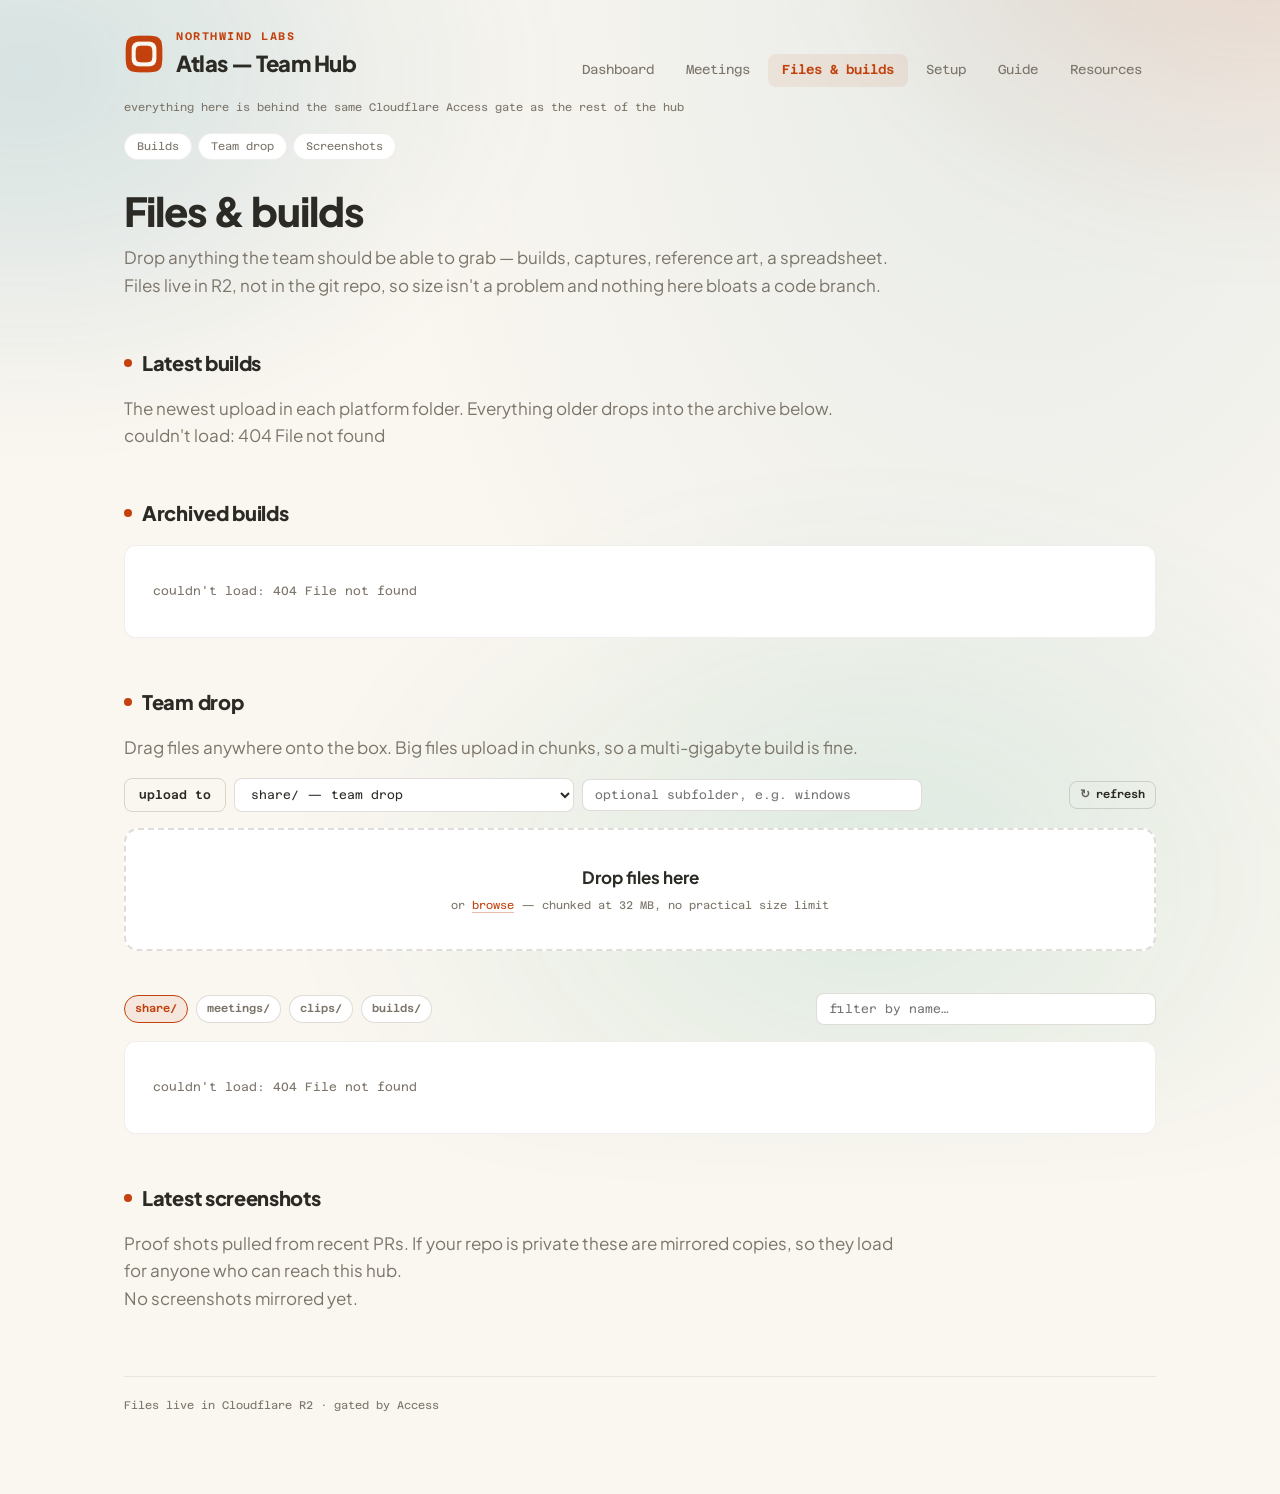
==== commit 7af2bcb4: "Show the thing: screenshots in the README Five captures of a fresh clone with nothing configured — t" ====
--- a/site/files.html
+++ b/site/files.html
@@ -70,7 +70,7 @@
 <div class="card"><ul class="files" id="filelist"></ul></div>
 
 <h2 id="s-shots">Latest screenshots</h2>
-<p class="lead">Proof shots pulled from recent PRs. The game repo is private, so these are mirrored copies — they load for anyone who can reach this hub.</p>
+<p class="lead">Proof shots pulled from recent PRs. If your repo is private these are mirrored copies, so they load for anyone who can reach this hub.</p>
 <div class="gallery" id="gallery" class="mt-3"></div>
 
 <footer class="site" data-hub-shell></footer>
